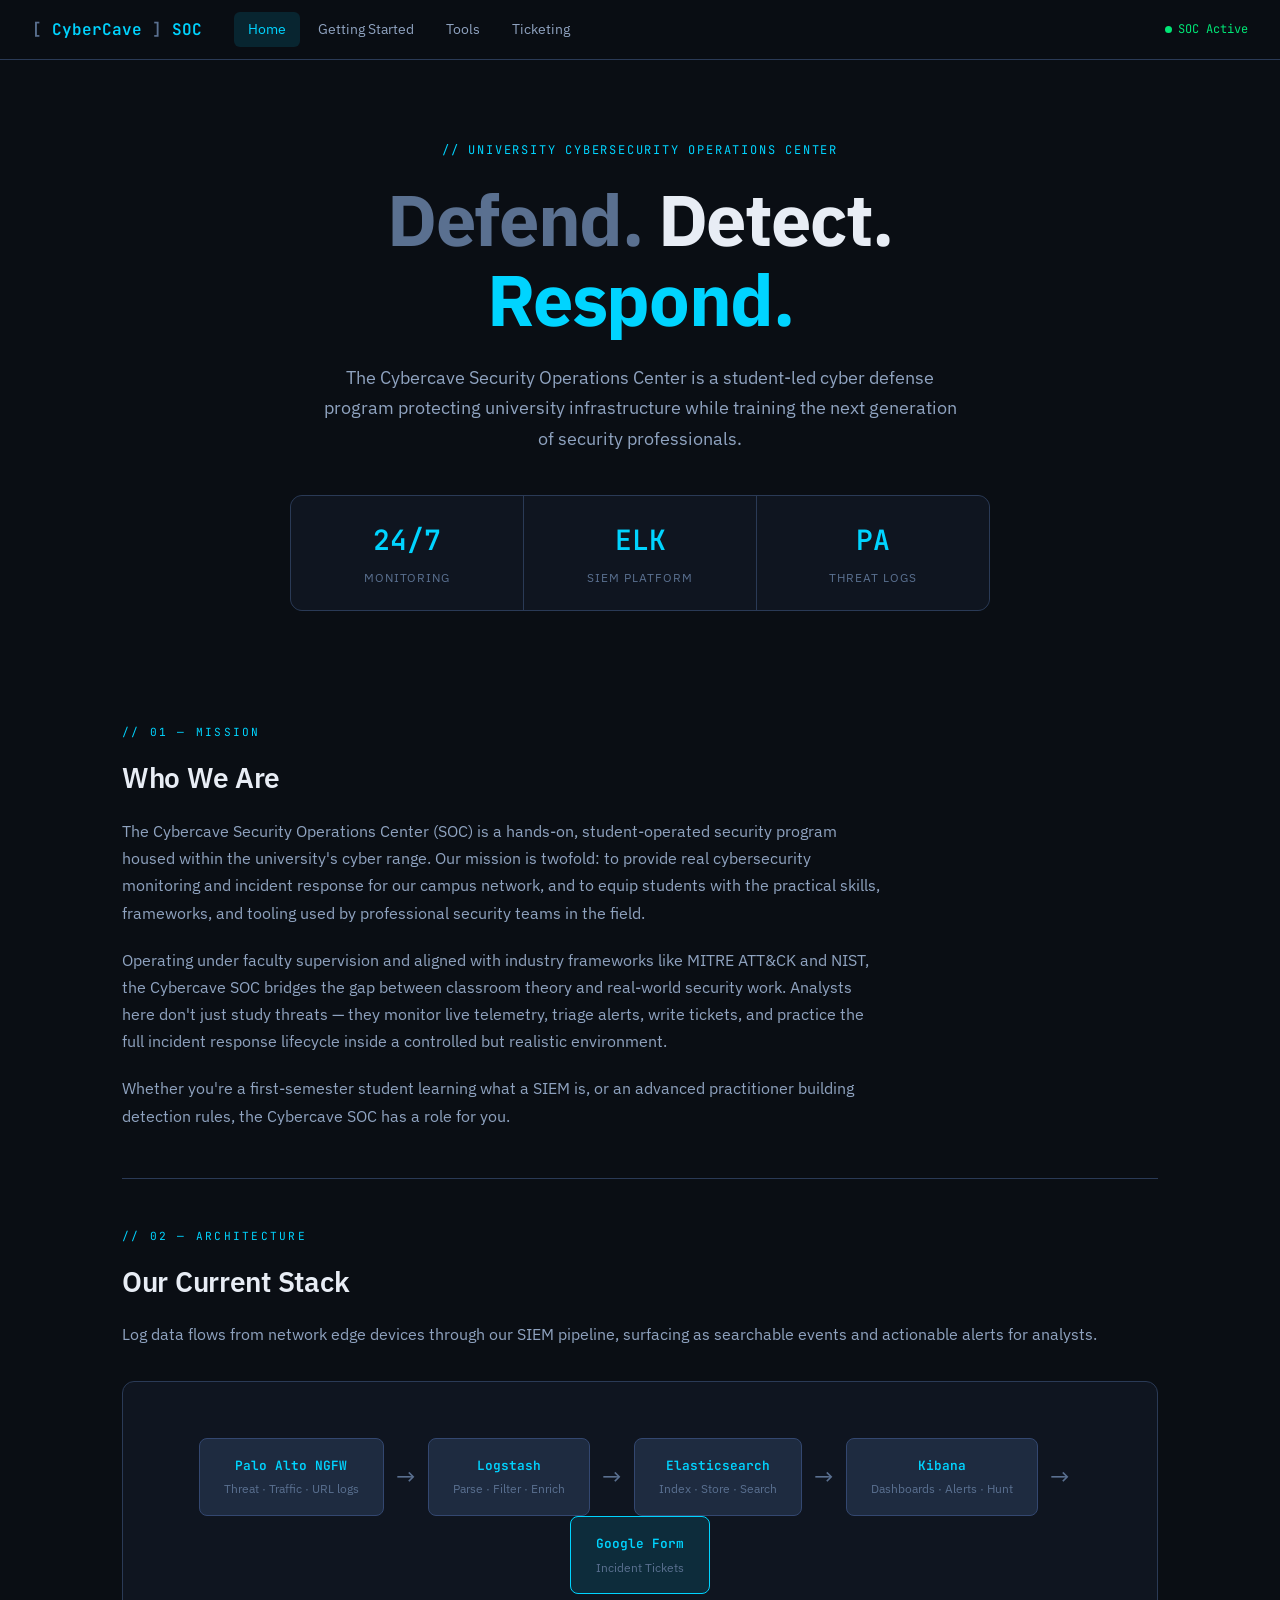
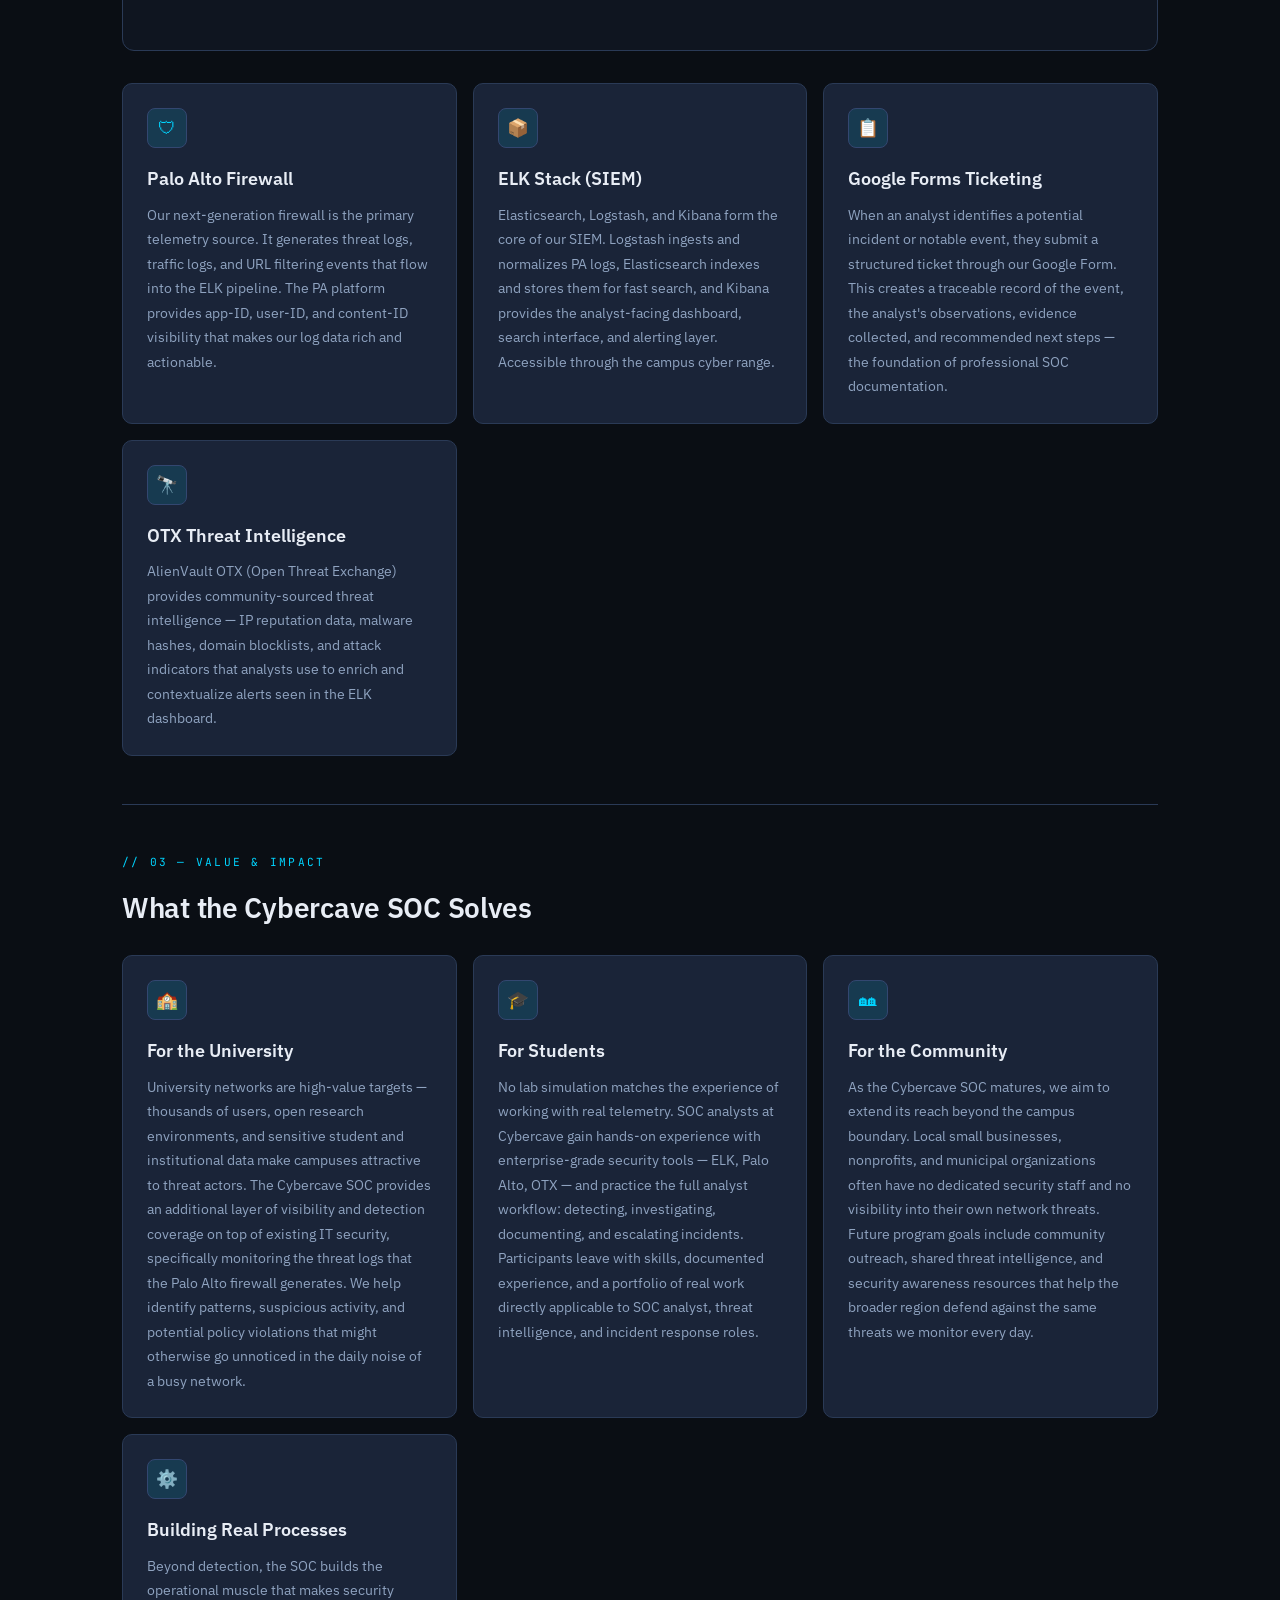
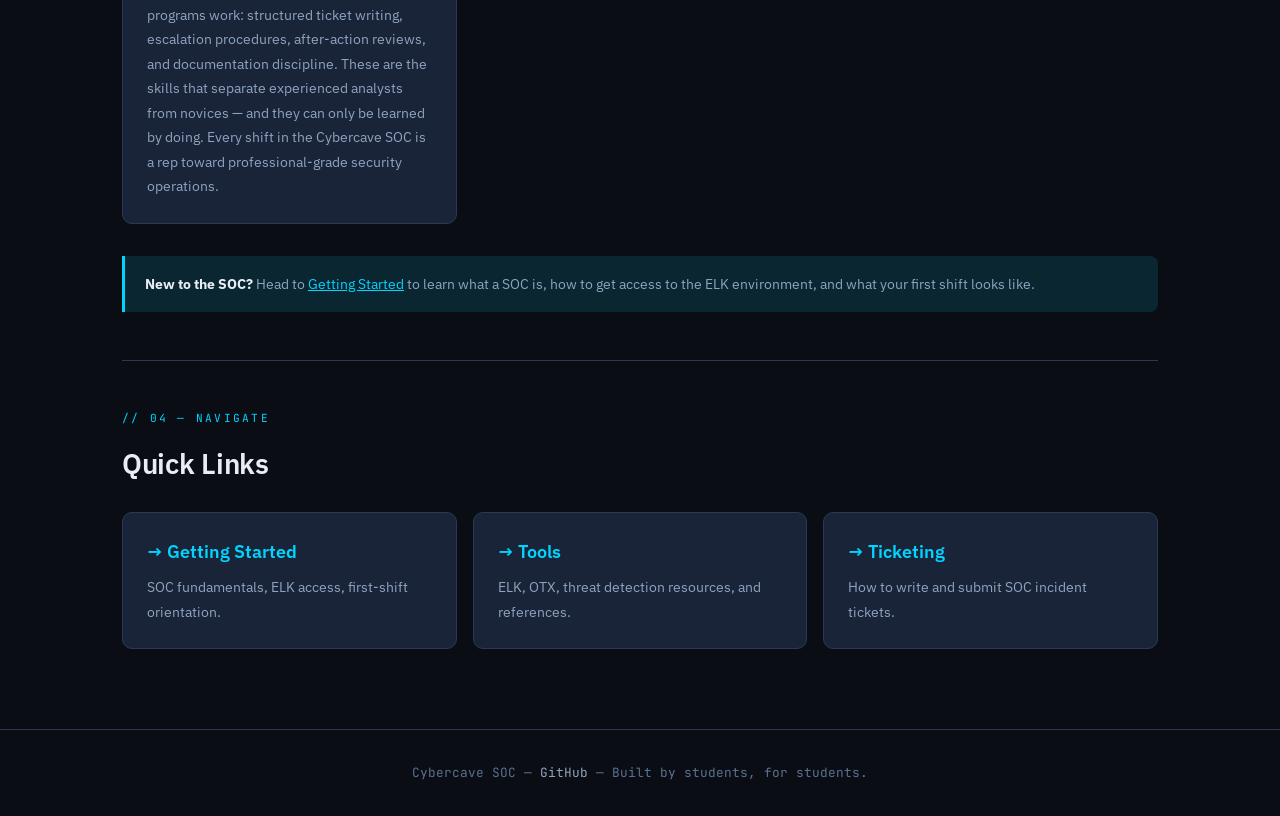
==== index.html @ d15e9c87 "Add files via upload" ====
<!DOCTYPE html>
<html lang="en">
<head>
  <meta charset="UTF-8" />
  <meta name="viewport" content="width=device-width, initial-scale=1.0" />
  <title>Cybercave SOC — Home</title>
  <link rel="preconnect" href="https://fonts.googleapis.com" />
  <link href="https://fonts.googleapis.com/css2?family=IBM+Plex+Sans:wght@400;500;600;700&family=JetBrains+Mono:wght@400;600&display=swap" rel="stylesheet" />
  <link rel="stylesheet" href="style.css" />
</head>
<body>

<nav>
  <a href="index.html" class="nav-brand">
    <span class="bracket">[</span>CyberCave<span class="bracket">]</span> SOC
  </a>
  <ul class="nav-links">
    <li><a href="index.html" class="active">Home</a></li>
    <li><a href="getting-started/index.html">Getting Started</a></li>
    <li><a href="tools/index.html">Tools</a></li>
    <li><a href="ticketing/index.html">Ticketing</a></li>
  </ul>
  <span class="nav-status">SOC Active</span>
</nav>

<!-- HERO -->
<section class="hero">
  <p class="hero-eyebrow">// University Cybersecurity Operations Center</p>
  <h1>
    <span class="dim">Defend.</span> Detect.<br>
    <span class="highlight">Respond.</span>
  </h1>
  <p class="hero-sub">
    The Cybercave Security Operations Center is a student-led cyber defense program
    protecting university infrastructure while training the next generation of security professionals.
  </p>
  <div class="hero-grid">
    <div class="hero-stat">
      <span class="num">24/7</span>
      <span class="label">Monitoring</span>
    </div>
    <div class="hero-stat">
      <span class="num">ELK</span>
      <span class="label">SIEM Platform</span>
    </div>
    <div class="hero-stat">
      <span class="num">PA</span>
      <span class="label">Threat Logs</span>
    </div>
  </div>
</section>

<!-- MAIN CONTENT -->
<div class="page-wrapper">

  <!-- MISSION -->
  <section>
    <p class="section-label">// 01 — Mission</p>
    <h2>Who We Are</h2>
    <p style="color: var(--text2); max-width: 760px; margin-bottom: 1.25rem;">
      The Cybercave Security Operations Center (SOC) is a hands-on, student-operated security program
      housed within the university's cyber range. Our mission is twofold: to provide real cybersecurity
      monitoring and incident response for our campus network, and to equip students with the
      practical skills, frameworks, and tooling used by professional security teams in the field.
    </p>
    <p style="color: var(--text2); max-width: 760px; margin-bottom: 1.25rem;">
      Operating under faculty supervision and aligned with industry frameworks like MITRE ATT&CK
      and NIST, the Cybercave SOC bridges the gap between classroom theory and real-world security work.
      Analysts here don't just study threats — they monitor live telemetry, triage alerts, write tickets,
      and practice the full incident response lifecycle inside a controlled but realistic environment.
    </p>
    <p style="color: var(--text2); max-width: 760px;">
      Whether you're a first-semester student learning what a SIEM is, or an advanced practitioner
      building detection rules, the Cybercave SOC has a role for you.
    </p>
  </section>

  <hr class="section-divider" />

  <!-- ARCHITECTURE -->
  <section>
    <p class="section-label">// 02 — Architecture</p>
    <h2>Our Current Stack</h2>
    <p class="text-muted" style="margin-bottom: 1.5rem;">
      Log data flows from network edge devices through our SIEM pipeline, surfacing as searchable
      events and actionable alerts for analysts.
    </p>

    <div class="arch-block">
      <div class="arch-flow">
        <div class="arch-node">
          <div class="node-label">Palo Alto NGFW</div>
          <div class="node-sub">Threat · Traffic · URL logs</div>
        </div>
        <div class="arch-arrow">→</div>
        <div class="arch-node">
          <div class="node-label">Logstash</div>
          <div class="node-sub">Parse · Filter · Enrich</div>
        </div>
        <div class="arch-arrow">→</div>
        <div class="arch-node">
          <div class="node-label">Elasticsearch</div>
          <div class="node-sub">Index · Store · Search</div>
        </div>
        <div class="arch-arrow">→</div>
        <div class="arch-node">
          <div class="node-label">Kibana</div>
          <div class="node-sub">Dashboards · Alerts · Hunt</div>
        </div>
        <div class="arch-arrow">→</div>
        <div class="arch-node" style="border-color: var(--accent); background: var(--accent-glow);">
          <div class="node-label" style="color: var(--accent);">Google Form</div>
          <div class="node-sub">Incident Tickets</div>
        </div>
      </div>
    </div>

    <div class="card-grid">
      <div class="card">
        <div class="card-icon">🛡</div>
        <h3>Palo Alto Firewall</h3>
        <p>
          Our next-generation firewall is the primary telemetry source. It generates threat logs,
          traffic logs, and URL filtering events that flow into the ELK pipeline. The PA platform
          provides app-ID, user-ID, and content-ID visibility that makes our log data rich
          and actionable.
        </p>
      </div>
      <div class="card">
        <div class="card-icon">📦</div>
        <h3>ELK Stack (SIEM)</h3>
        <p>
          Elasticsearch, Logstash, and Kibana form the core of our SIEM. Logstash ingests and
          normalizes PA logs, Elasticsearch indexes and stores them for fast search, and Kibana
          provides the analyst-facing dashboard, search interface, and alerting layer. Accessible
          through the campus cyber range.
        </p>
      </div>
      <div class="card">
        <div class="card-icon">📋</div>
        <h3>Google Forms Ticketing</h3>
        <p>
          When an analyst identifies a potential incident or notable event, they submit a structured
          ticket through our Google Form. This creates a traceable record of the event, the analyst's
          observations, evidence collected, and recommended next steps — the foundation of
          professional SOC documentation.
        </p>
      </div>
      <div class="card">
        <div class="card-icon">🔭</div>
        <h3>OTX Threat Intelligence</h3>
        <p>
          AlienVault OTX (Open Threat Exchange) provides community-sourced threat intelligence —
          IP reputation data, malware hashes, domain blocklists, and attack indicators that analysts
          use to enrich and contextualize alerts seen in the ELK dashboard.
        </p>
      </div>
    </div>
  </section>

  <hr class="section-divider" />

  <!-- THE PROBLEM WE SOLVE -->
  <section>
    <p class="section-label">// 03 — Value & Impact</p>
    <h2>What the Cybercave SOC Solves</h2>

    <div class="card-grid">
      <div class="card">
        <div class="card-icon">🏫</div>
        <h3>For the University</h3>
        <p>
          University networks are high-value targets — thousands of users, open research environments,
          and sensitive student and institutional data make campuses attractive to threat actors.
          The Cybercave SOC provides an additional layer of visibility and detection coverage on
          top of existing IT security, specifically monitoring the threat logs that the Palo Alto
          firewall generates. We help identify patterns, suspicious activity, and potential policy
          violations that might otherwise go unnoticed in the daily noise of a busy network.
        </p>
      </div>
      <div class="card">
        <div class="card-icon">🎓</div>
        <h3>For Students</h3>
        <p>
          No lab simulation matches the experience of working with real telemetry. SOC analysts
          at Cybercave gain hands-on experience with enterprise-grade security tools — ELK, Palo Alto,
          OTX — and practice the full analyst workflow: detecting, investigating, documenting, and
          escalating incidents. Participants leave with skills, documented experience, and a portfolio
          of real work directly applicable to SOC analyst, threat intelligence, and incident response roles.
        </p>
      </div>
      <div class="card">
        <div class="card-icon">🏘</div>
        <h3>For the Community</h3>
        <p>
          As the Cybercave SOC matures, we aim to extend its reach beyond the campus boundary.
          Local small businesses, nonprofits, and municipal organizations often have no dedicated
          security staff and no visibility into their own network threats. Future program goals include
          community outreach, shared threat intelligence, and security awareness resources that help
          the broader region defend against the same threats we monitor every day.
        </p>
      </div>
      <div class="card">
        <div class="card-icon">⚙️</div>
        <h3>Building Real Processes</h3>
        <p>
          Beyond detection, the SOC builds the operational muscle that makes security programs work:
          structured ticket writing, escalation procedures, after-action reviews, and documentation
          discipline. These are the skills that separate experienced analysts from novices —
          and they can only be learned by doing. Every shift in the Cybercave SOC is a rep
          toward professional-grade security operations.
        </p>
      </div>
    </div>

    <div class="callout mt-4">
      <p>
        <strong>New to the SOC?</strong> Head to <a href="getting-started/index.html">Getting Started</a>
        to learn what a SOC is, how to get access to the ELK environment, and what your first
        shift looks like.
      </p>
    </div>
  </section>

  <hr class="section-divider" />

  <!-- QUICK LINKS -->
  <section>
    <p class="section-label">// 04 — Navigate</p>
    <h2>Quick Links</h2>
    <div class="card-grid">
      <a href="getting-started/index.html" style="text-decoration: none;">
        <div class="card" style="transition: border-color 0.2s;" onmouseover="this.style.borderColor='var(--border2)'" onmouseout="this.style.borderColor='var(--border)'">
          <h3 style="color: var(--accent);">→ Getting Started</h3>
          <p>SOC fundamentals, ELK access, first-shift orientation.</p>
        </div>
      </a>
      <a href="tools/index.html" style="text-decoration: none;">
        <div class="card" style="transition: border-color 0.2s;" onmouseover="this.style.borderColor='var(--border2)'" onmouseout="this.style.borderColor='var(--border)'">
          <h3 style="color: var(--accent);">→ Tools</h3>
          <p>ELK, OTX, threat detection resources, and references.</p>
        </div>
      </a>
      <a href="ticketing/index.html" style="text-decoration: none;">
        <div class="card" style="transition: border-color 0.2s;" onmouseover="this.style.borderColor='var(--border2)'" onmouseout="this.style.borderColor='var(--border)'">
          <h3 style="color: var(--accent);">→ Ticketing</h3>
          <p>How to write and submit SOC incident tickets.</p>
        </div>
      </a>
    </div>
  </section>

</div>

<footer>
  <p>Cybercave SOC &mdash; <a href="https://github.com" target="_blank">GitHub</a> &mdash; Built by students, for students.</p>
</footer>

</body>
</html>
---- style.css ----
:root {
  --bg: #0a0e14;
  --bg2: #0f1520;
  --bg3: #141c2b;
  --surface: #1a2438;
  --surface2: #1e2b40;
  --border: #2a3a56;
  --border2: #334770;
  --accent: #00d4ff;
  --accent2: #0099cc;
  --accent-glow: rgba(0, 212, 255, 0.12);
  --green: #00e676;
  --amber: #ffab40;
  --red: #ff5252;
  --text: #e8edf5;
  --text2: #8fa3c0;
  --text3: #5a7090;
  --mono: 'JetBrains Mono', 'Fira Code', 'Courier New', monospace;
  --sans: 'IBM Plex Sans', 'Segoe UI', sans-serif;
}

* { box-sizing: border-box; margin: 0; padding: 0; }

html { scroll-behavior: smooth; }

body {
  background: var(--bg);
  color: var(--text);
  font-family: var(--sans);
  font-size: 16px;
  line-height: 1.7;
  min-height: 100vh;
}

/* ── NAV ── */
nav {
  position: sticky;
  top: 0;
  z-index: 100;
  background: rgba(10, 14, 20, 0.92);
  backdrop-filter: blur(12px);
  border-bottom: 1px solid var(--border);
  padding: 0 2rem;
  display: flex;
  align-items: center;
  gap: 2rem;
  height: 60px;
}

.nav-brand {
  display: flex;
  align-items: center;
  gap: 10px;
  font-family: var(--mono);
  font-size: 1rem;
  font-weight: 600;
  color: var(--accent);
  text-decoration: none;
  white-space: nowrap;
}

.nav-brand .bracket { color: var(--text3); }

.nav-links {
  display: flex;
  gap: 0.25rem;
  list-style: none;
  flex: 1;
}

.nav-links a {
  display: block;
  padding: 6px 14px;
  border-radius: 6px;
  color: var(--text2);
  text-decoration: none;
  font-size: 0.875rem;
  transition: color 0.2s, background 0.2s;
}

.nav-links a:hover,
.nav-links a.active {
  color: var(--accent);
  background: var(--accent-glow);
}

.nav-status {
  font-family: var(--mono);
  font-size: 0.75rem;
  color: var(--green);
  display: flex;
  align-items: center;
  gap: 6px;
}

.nav-status::before {
  content: '';
  width: 7px;
  height: 7px;
  border-radius: 50%;
  background: var(--green);
  animation: pulse 2s infinite;
}

@keyframes pulse {
  0%, 100% { opacity: 1; }
  50% { opacity: 0.4; }
}

/* ── LAYOUT ── */
.page-wrapper {
  max-width: 1100px;
  margin: 0 auto;
  padding: 3rem 2rem 5rem;
}

.page-wrapper.wide {
  max-width: 1300px;
}

/* ── HERO ── */
.hero {
  padding: 5rem 2rem 4rem;
  text-align: center;
  position: relative;
  overflow: hidden;
}

.hero-eyebrow {
  font-family: var(--mono);
  font-size: 0.75rem;
  letter-spacing: 0.15em;
  color: var(--accent);
  text-transform: uppercase;
  margin-bottom: 1.25rem;
}

.hero h1 {
  font-size: clamp(2.5rem, 6vw, 4.5rem);
  font-weight: 700;
  line-height: 1.1;
  letter-spacing: -0.02em;
  margin-bottom: 1.5rem;
}

.hero h1 .dim { color: var(--text3); }
.hero h1 .highlight { color: var(--accent); }

.hero-sub {
  font-size: 1.125rem;
  color: var(--text2);
  max-width: 640px;
  margin: 0 auto 2.5rem;
}

.hero-grid {
  display: grid;
  grid-template-columns: repeat(3, 1fr);
  gap: 1px;
  background: var(--border);
  border: 1px solid var(--border);
  border-radius: 12px;
  overflow: hidden;
  max-width: 700px;
  margin: 0 auto;
}

.hero-stat {
  background: var(--bg2);
  padding: 1.25rem;
  text-align: center;
}

.hero-stat .num {
  font-family: var(--mono);
  font-size: 1.75rem;
  font-weight: 600;
  color: var(--accent);
  display: block;
}

.hero-stat .label {
  font-size: 0.75rem;
  color: var(--text3);
  text-transform: uppercase;
  letter-spacing: 0.08em;
}

/* ── SECTION HEADINGS ── */
.section-label {
  font-family: var(--mono);
  font-size: 0.7rem;
  letter-spacing: 0.2em;
  text-transform: uppercase;
  color: var(--accent);
  margin-bottom: 0.75rem;
}

h2 {
  font-size: 1.75rem;
  font-weight: 600;
  letter-spacing: -0.01em;
  margin-bottom: 1rem;
}

h3 {
  font-size: 1.125rem;
  font-weight: 600;
  margin-bottom: 0.5rem;
}

/* ── CARDS ── */
.card {
  background: var(--surface);
  border: 1px solid var(--border);
  border-radius: 10px;
  padding: 1.5rem;
}

.card-grid {
  display: grid;
  grid-template-columns: repeat(auto-fit, minmax(280px, 1fr));
  gap: 1rem;
  margin-top: 1.5rem;
}

.card-icon {
  width: 40px;
  height: 40px;
  border-radius: 8px;
  background: var(--accent-glow);
  border: 1px solid var(--border2);
  display: flex;
  align-items: center;
  justify-content: center;
  margin-bottom: 1rem;
  font-size: 1.1rem;
  color: var(--accent);
}

.card p {
  color: var(--text2);
  font-size: 0.9rem;
}

.card a {
  color: var(--accent);
  text-decoration: none;
}

.card a:hover { text-decoration: underline; }

/* ── ARCHITECTURE DIAGRAM ── */
.arch-block {
  background: var(--bg2);
  border: 1px solid var(--border);
  border-radius: 12px;
  padding: 2rem;
  margin: 2rem 0;
}

.arch-flow {
  display: flex;
  align-items: center;
  gap: 0;
  flex-wrap: wrap;
  justify-content: center;
  margin: 1.5rem 0;
}

.arch-node {
  background: var(--surface2);
  border: 1px solid var(--border2);
  border-radius: 8px;
  padding: 1rem 1.5rem;
  text-align: center;
  min-width: 140px;
}

.arch-node .node-label {
  font-family: var(--mono);
  font-size: 0.8rem;
  color: var(--accent);
  font-weight: 600;
}

.arch-node .node-sub {
  font-size: 0.72rem;
  color: var(--text3);
  margin-top: 3px;
}

.arch-arrow {
  color: var(--text3);
  font-size: 1.5rem;
  padding: 0 0.75rem;
  flex-shrink: 0;
}

/* ── CODE / TERMINAL ── */
.terminal {
  background: #080c10;
  border: 1px solid var(--border);
  border-radius: 8px;
  padding: 1.25rem 1.5rem;
  font-family: var(--mono);
  font-size: 0.85rem;
  color: var(--text2);
  overflow-x: auto;
}

.terminal .prompt { color: var(--green); }
.terminal .cmd { color: var(--text); }
.terminal .comment { color: var(--text3); }

/* ── STEPS ── */
.steps { counter-reset: step; margin: 2rem 0; }

.step {
  display: flex;
  gap: 1.5rem;
  margin-bottom: 1.5rem;
  align-items: flex-start;
}

.step-num {
  counter-increment: step;
  width: 36px;
  height: 36px;
  border-radius: 50%;
  background: var(--accent-glow);
  border: 1px solid var(--border2);
  display: flex;
  align-items: center;
  justify-content: center;
  font-family: var(--mono);
  font-size: 0.8rem;
  color: var(--accent);
  flex-shrink: 0;
  margin-top: 2px;
}

.step-num::after { content: counter(step); }

.step-body h4 {
  font-size: 1rem;
  font-weight: 600;
  margin-bottom: 0.25rem;
}

.step-body p {
  color: var(--text2);
  font-size: 0.9rem;
}

/* ── RESOURCE LINKS ── */
.resource-list {
  list-style: none;
  margin: 1rem 0;
}

.resource-list li {
  border-bottom: 1px solid var(--border);
  padding: 0.75rem 0;
  display: flex;
  align-items: flex-start;
  gap: 0.75rem;
}

.resource-list li:last-child { border-bottom: none; }

.resource-list .res-icon {
  font-size: 1rem;
  margin-top: 2px;
  flex-shrink: 0;
}

.resource-list a {
  color: var(--accent);
  text-decoration: none;
  font-weight: 500;
}

.resource-list a:hover { text-decoration: underline; }

.resource-list .res-desc {
  display: block;
  color: var(--text2);
  font-size: 0.85rem;
  margin-top: 2px;
}

/* ── BADGES ── */
.badge {
  display: inline-block;
  font-family: var(--mono);
  font-size: 0.7rem;
  padding: 3px 8px;
  border-radius: 4px;
  font-weight: 600;
  letter-spacing: 0.05em;
  text-transform: uppercase;
}

.badge-green { background: rgba(0,230,118,0.1); color: var(--green); border: 1px solid rgba(0,230,118,0.25); }
.badge-amber { background: rgba(255,171,64,0.1); color: var(--amber); border: 1px solid rgba(255,171,64,0.25); }
.badge-red   { background: rgba(255,82,82,0.1);  color: var(--red);   border: 1px solid rgba(255,82,82,0.25); }
.badge-blue  { background: var(--accent-glow);   color: var(--accent); border: 1px solid var(--border2); }

/* ── DIVIDER ── */
.section-divider {
  border: none;
  border-top: 1px solid var(--border);
  margin: 3rem 0;
}

/* ── CALLOUT ── */
.callout {
  border-left: 3px solid var(--accent);
  background: var(--accent-glow);
  border-radius: 0 8px 8px 0;
  padding: 1rem 1.25rem;
  margin: 1.5rem 0;
}

.callout p { color: var(--text2); font-size: 0.9rem; margin: 0; }
.callout strong { color: var(--text); }

/* ── FOOTER ── */
footer {
  border-top: 1px solid var(--border);
  padding: 2rem;
  text-align: center;
  color: var(--text3);
  font-size: 0.8rem;
  font-family: var(--mono);
}

footer a { color: var(--text2); text-decoration: none; }
footer a:hover { color: var(--accent); }

/* ── TABLE ── */
.data-table {
  width: 100%;
  border-collapse: collapse;
  font-size: 0.875rem;
  margin: 1.5rem 0;
}

.data-table th {
  background: var(--surface);
  color: var(--text2);
  font-size: 0.75rem;
  text-transform: uppercase;
  letter-spacing: 0.1em;
  padding: 0.75rem 1rem;
  text-align: left;
  border-bottom: 1px solid var(--border);
}

.data-table td {
  padding: 0.75rem 1rem;
  border-bottom: 1px solid var(--border);
  color: var(--text2);
}

.data-table tr:hover td { background: var(--surface); }

.data-table .tool-name {
  color: var(--text);
  font-weight: 500;
}

/* ── UTILITY ── */
.mt-1 { margin-top: 0.5rem; }
.mt-2 { margin-top: 1rem; }
.mt-3 { margin-top: 1.5rem; }
.mt-4 { margin-top: 2rem; }
.mb-2 { margin-bottom: 1rem; }
.mb-3 { margin-bottom: 1.5rem; }

.text-mono { font-family: var(--mono); }
.text-muted { color: var(--text2); }
.text-sm { font-size: 0.875rem; }

a { color: var(--accent); }

@media (max-width: 768px) {
  nav { padding: 0 1rem; gap: 1rem; }
  .nav-links { display: none; }
  .hero { padding: 3rem 1.5rem; }
  .hero-grid { grid-template-columns: repeat(3, 1fr); }
  .page-wrapper { padding: 2rem 1.25rem 4rem; }
  .arch-flow { flex-direction: column; }
  .arch-arrow { transform: rotate(90deg); }
}
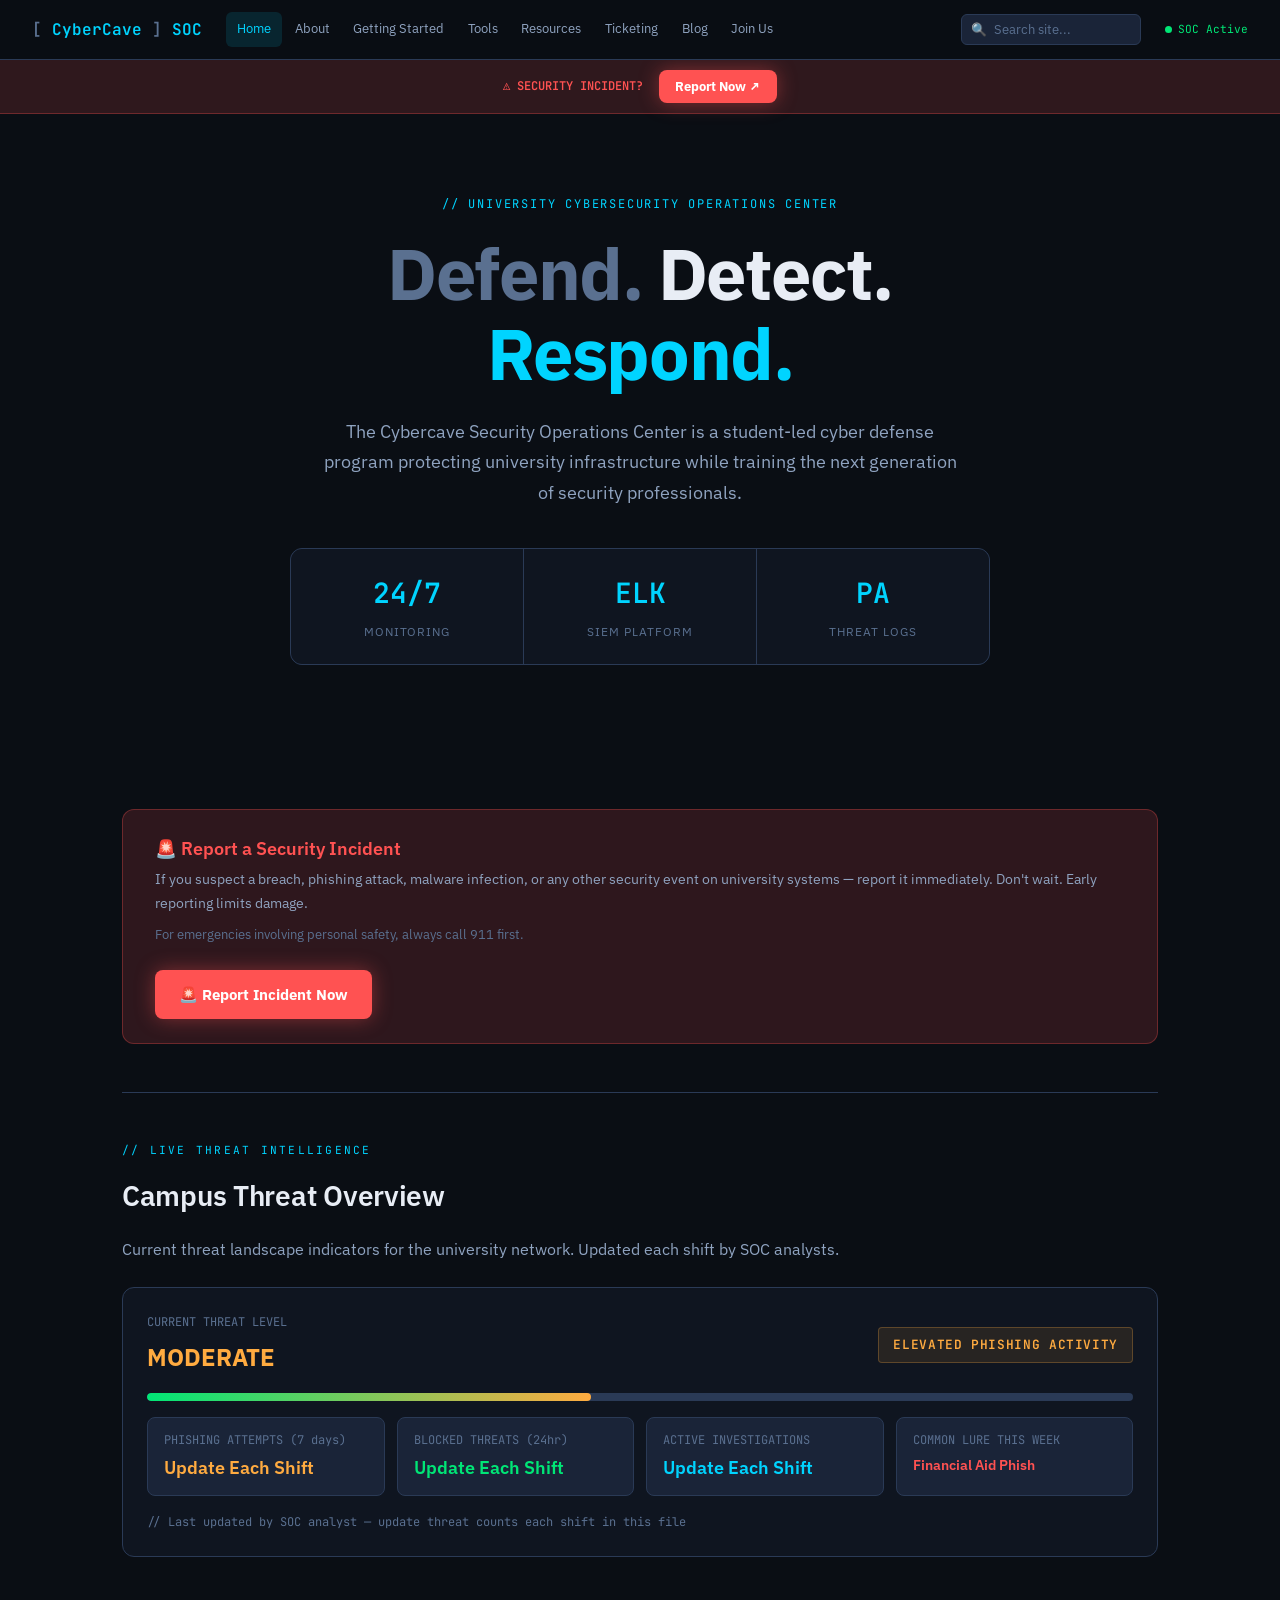
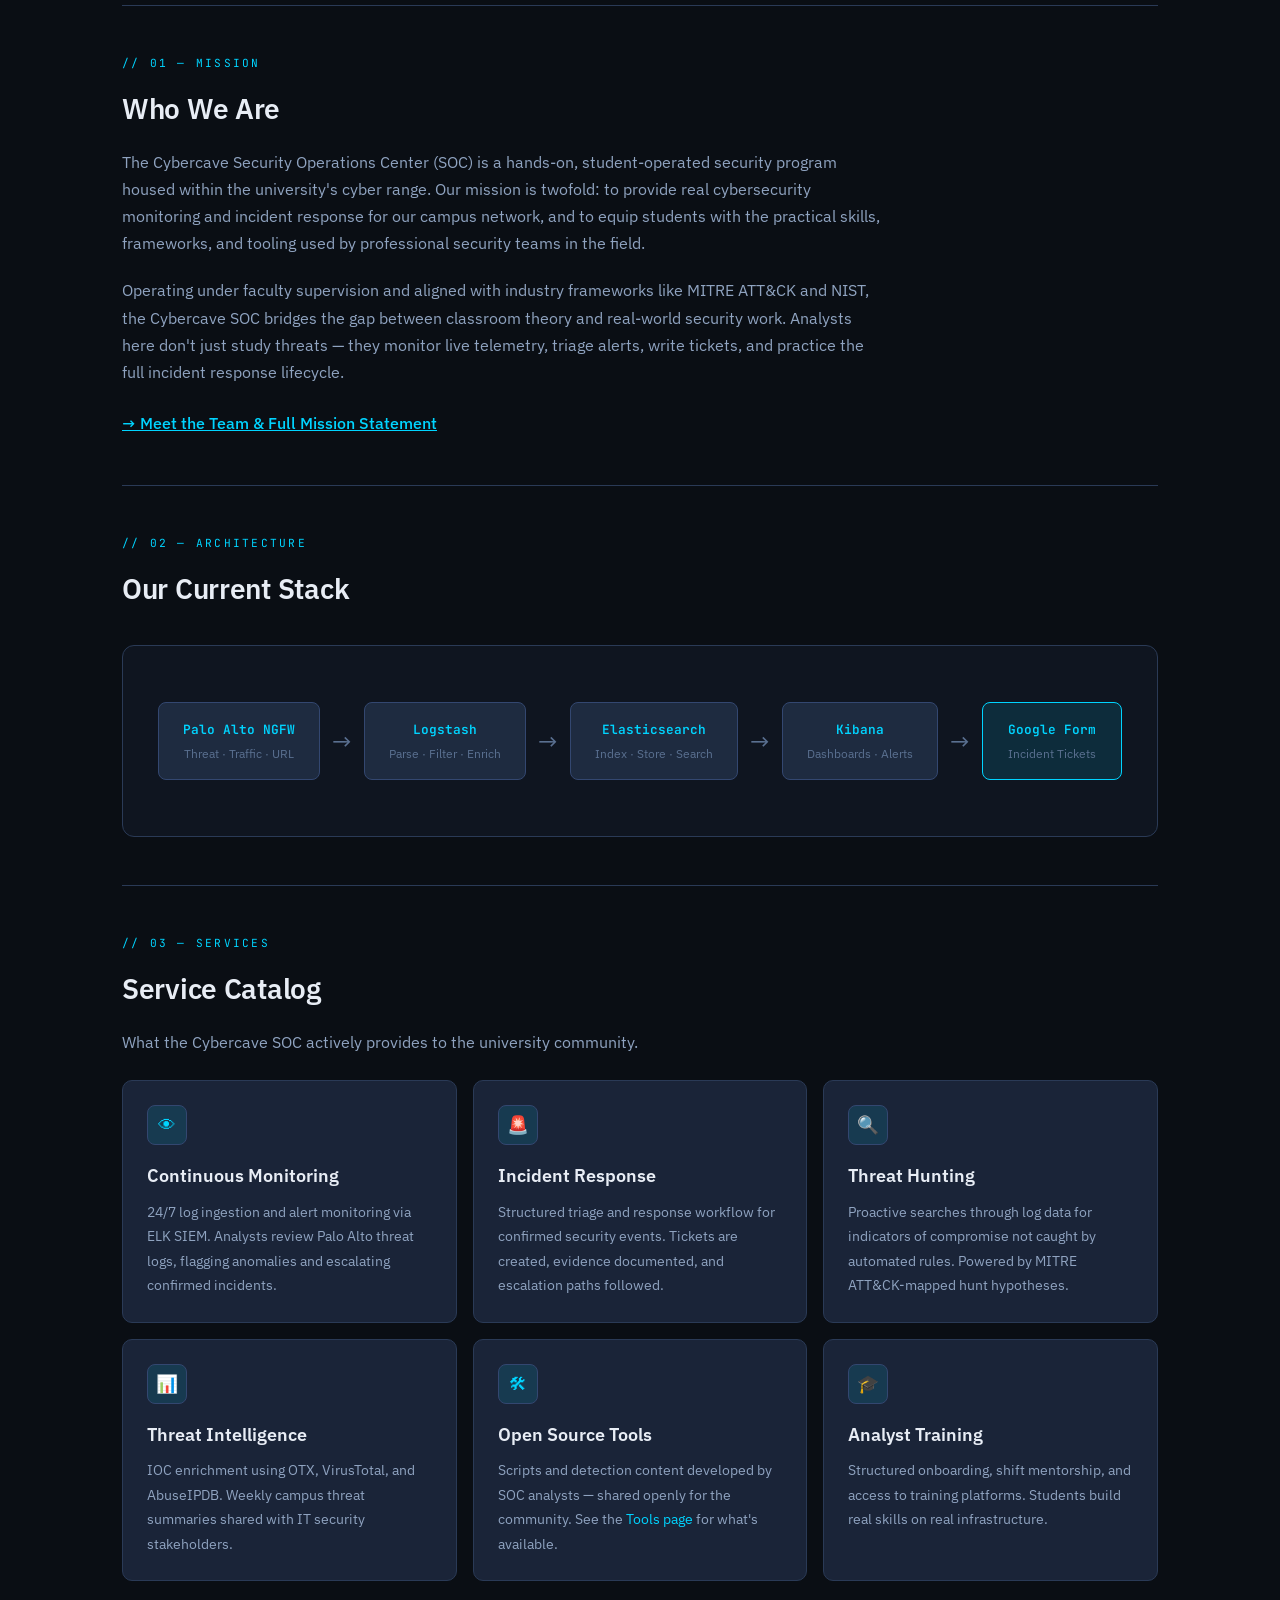
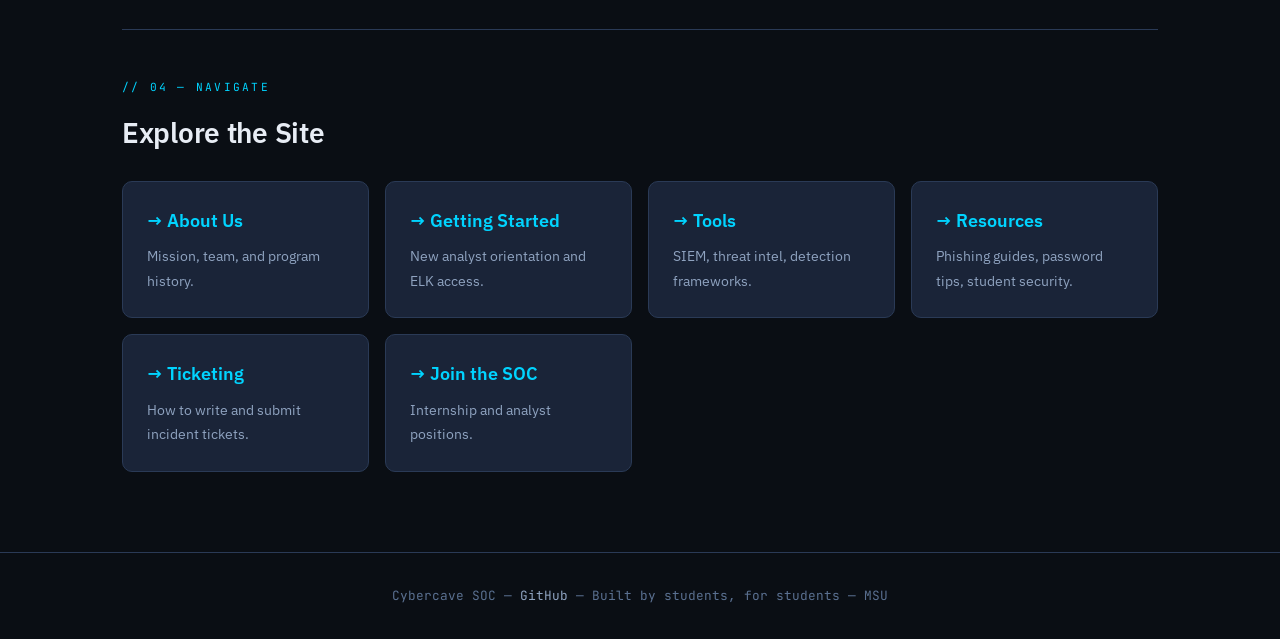
==== commit 0d360d29: "index.html" ====
--- a/index.html
+++ b/index.html
@@ -11,250 +11,185 @@
 <body>
 
 <nav>
-  <a href="index.html" class="nav-brand">
-    <span class="bracket">[</span>CyberCave<span class="bracket">]</span> SOC
-  </a>
+  <a href="index.html" class="nav-brand"><span class="bracket">[</span>CyberCave<span class="bracket">]</span> SOC</a>
   <ul class="nav-links">
     <li><a href="index.html" class="active">Home</a></li>
+    <li><a href="about/index.html">About</a></li>
     <li><a href="getting-started/index.html">Getting Started</a></li>
     <li><a href="tools/index.html">Tools</a></li>
+    <li><a href="resources/index.html">Resources</a></li>
     <li><a href="ticketing/index.html">Ticketing</a></li>
+    <li><a href="blog/index.html">Blog</a></li>
+    <li><a href="careers/index.html">Join Us</a></li>
   </ul>
+  <div class="nav-search">
+    <span class="search-icon">🔍</span>
+    <input type="text" id="nav-search-input" placeholder="Search site..." autocomplete="off" />
+    <div id="search-results"></div>
+  </div>
   <span class="nav-status">SOC Active</span>
 </nav>
+
+<!-- INCIDENT BANNER -->
+<div style="background: var(--red-glow); border-bottom: 1px solid rgba(255,82,82,0.3); padding: 0.6rem 2rem; display: flex; align-items: center; justify-content: center; gap: 1rem;">
+  <span style="color: var(--red); font-family: var(--mono); font-size: 0.75rem; font-weight: 600;">⚠ SECURITY INCIDENT?</span>
+  <a href="#incident-reporting" class="red-button" style="padding: 6px 16px; font-size: 0.8rem; animation: none;">Report Now ↗</a>
+</div>
 
 <!-- HERO -->
 <section class="hero">
   <p class="hero-eyebrow">// University Cybersecurity Operations Center</p>
-  <h1>
-    <span class="dim">Defend.</span> Detect.<br>
-    <span class="highlight">Respond.</span>
-  </h1>
-  <p class="hero-sub">
-    The Cybercave Security Operations Center is a student-led cyber defense program
-    protecting university infrastructure while training the next generation of security professionals.
-  </p>
+  <h1><span class="dim">Defend.</span> Detect.<br><span class="highlight">Respond.</span></h1>
+  <p class="hero-sub">The Cybercave Security Operations Center is a student-led cyber defense program protecting university infrastructure while training the next generation of security professionals.</p>
   <div class="hero-grid">
-    <div class="hero-stat">
-      <span class="num">24/7</span>
-      <span class="label">Monitoring</span>
-    </div>
-    <div class="hero-stat">
-      <span class="num">ELK</span>
-      <span class="label">SIEM Platform</span>
-    </div>
-    <div class="hero-stat">
-      <span class="num">PA</span>
-      <span class="label">Threat Logs</span>
-    </div>
+    <div class="hero-stat"><span class="num">24/7</span><span class="label">Monitoring</span></div>
+    <div class="hero-stat"><span class="num">ELK</span><span class="label">SIEM Platform</span></div>
+    <div class="hero-stat"><span class="num">PA</span><span class="label">Threat Logs</span></div>
   </div>
 </section>
 
-<!-- MAIN CONTENT -->
 <div class="page-wrapper">
 
-  <!-- MISSION -->
-  <section>
-    <p class="section-label">// 01 — Mission</p>
-    <h2>Who We Are</h2>
-    <p style="color: var(--text2); max-width: 760px; margin-bottom: 1.25rem;">
-      The Cybercave Security Operations Center (SOC) is a hands-on, student-operated security program
-      housed within the university's cyber range. Our mission is twofold: to provide real cybersecurity
-      monitoring and incident response for our campus network, and to equip students with the
-      practical skills, frameworks, and tooling used by professional security teams in the field.
-    </p>
-    <p style="color: var(--text2); max-width: 760px; margin-bottom: 1.25rem;">
-      Operating under faculty supervision and aligned with industry frameworks like MITRE ATT&CK
-      and NIST, the Cybercave SOC bridges the gap between classroom theory and real-world security work.
-      Analysts here don't just study threats — they monitor live telemetry, triage alerts, write tickets,
-      and practice the full incident response lifecycle inside a controlled but realistic environment.
-    </p>
-    <p style="color: var(--text2); max-width: 760px;">
-      Whether you're a first-semester student learning what a SIEM is, or an advanced practitioner
-      building detection rules, the Cybercave SOC has a role for you.
-    </p>
+  <section id="incident-reporting">
+    <div class="red-banner">
+      <div class="red-banner-text">
+        <h3>🚨 Report a Security Incident</h3>
+        <p>If you suspect a breach, phishing attack, malware infection, or any other security event on university systems — report it immediately. Don't wait. Early reporting limits damage.</p>
+        <p style="margin-top: 0.5rem; font-size: 0.8rem; color: var(--text3);">For emergencies involving personal safety, always call 911 first.</p>
+      </div>
+      <a href="#" class="red-button" style="white-space: nowrap;">🚨 Report Incident Now</a>
+    </div>
   </section>
 
   <hr class="section-divider" />
 
-  <!-- ARCHITECTURE -->
+  <section>
+    <p class="section-label">// Live Threat Intelligence</p>
+    <h2>Campus Threat Overview</h2>
+    <p class="text-muted" style="margin-bottom: 1.5rem;">Current threat landscape indicators for the university network. Updated each shift by SOC analysts.</p>
+    <div class="threat-widget">
+      <div style="display: flex; justify-content: space-between; align-items: center; flex-wrap: wrap; gap: 1rem;">
+        <div>
+          <div style="font-family: var(--mono); font-size: 0.75rem; color: var(--text3); margin-bottom: 4px;">CURRENT THREAT LEVEL</div>
+          <div style="font-size: 1.5rem; font-weight: 700; color: var(--amber);">MODERATE</div>
+        </div>
+        <span class="badge badge-amber" style="font-size: 0.8rem; padding: 6px 14px;">Elevated Phishing Activity</span>
+      </div>
+      <div class="threat-level-bar"><div class="threat-level-fill"></div></div>
+      <div class="threat-indicators">
+        <div class="threat-indicator">
+          <div class="ti-label">PHISHING ATTEMPTS (7 days)</div>
+          <div class="ti-value" style="color: var(--amber);">Update Each Shift</div>
+        </div>
+        <div class="threat-indicator">
+          <div class="ti-label">BLOCKED THREATS (24hr)</div>
+          <div class="ti-value" style="color: var(--green);">Update Each Shift</div>
+        </div>
+        <div class="threat-indicator">
+          <div class="ti-label">ACTIVE INVESTIGATIONS</div>
+          <div class="ti-value" style="color: var(--accent);">Update Each Shift</div>
+        </div>
+        <div class="threat-indicator">
+          <div class="ti-label">COMMON LURE THIS WEEK</div>
+          <div class="ti-value" style="color: var(--red); font-size: 0.9rem;">Financial Aid Phish</div>
+        </div>
+      </div>
+      <p style="color: var(--text3); font-size: 0.75rem; margin-top: 1rem; font-family: var(--mono);">// Last updated by SOC analyst — update threat counts each shift in this file</p>
+    </div>
+  </section>
+
+  <hr class="section-divider" />
+
+  <section>
+    <p class="section-label">// 01 — Mission</p>
+    <h2>Who We Are</h2>
+    <p class="text-muted" style="max-width: 760px; margin-bottom: 1.25rem;">The Cybercave Security Operations Center (SOC) is a hands-on, student-operated security program housed within the university's cyber range. Our mission is twofold: to provide real cybersecurity monitoring and incident response for our campus network, and to equip students with the practical skills, frameworks, and tooling used by professional security teams in the field.</p>
+    <p class="text-muted" style="max-width: 760px;">Operating under faculty supervision and aligned with industry frameworks like MITRE ATT&CK and NIST, the Cybercave SOC bridges the gap between classroom theory and real-world security work. Analysts here don't just study threats — they monitor live telemetry, triage alerts, write tickets, and practice the full incident response lifecycle.</p>
+    <div style="margin-top: 1.5rem;"><a href="about/index.html" style="color: var(--accent); font-weight: 500;">→ Meet the Team &amp; Full Mission Statement</a></div>
+  </section>
+
+  <hr class="section-divider" />
+
   <section>
     <p class="section-label">// 02 — Architecture</p>
     <h2>Our Current Stack</h2>
-    <p class="text-muted" style="margin-bottom: 1.5rem;">
-      Log data flows from network edge devices through our SIEM pipeline, surfacing as searchable
-      events and actionable alerts for analysts.
-    </p>
-
     <div class="arch-block">
       <div class="arch-flow">
-        <div class="arch-node">
-          <div class="node-label">Palo Alto NGFW</div>
-          <div class="node-sub">Threat · Traffic · URL logs</div>
-        </div>
+        <div class="arch-node"><div class="node-label">Palo Alto NGFW</div><div class="node-sub">Threat · Traffic · URL</div></div>
         <div class="arch-arrow">→</div>
-        <div class="arch-node">
-          <div class="node-label">Logstash</div>
-          <div class="node-sub">Parse · Filter · Enrich</div>
-        </div>
+        <div class="arch-node"><div class="node-label">Logstash</div><div class="node-sub">Parse · Filter · Enrich</div></div>
         <div class="arch-arrow">→</div>
-        <div class="arch-node">
-          <div class="node-label">Elasticsearch</div>
-          <div class="node-sub">Index · Store · Search</div>
-        </div>
+        <div class="arch-node"><div class="node-label">Elasticsearch</div><div class="node-sub">Index · Store · Search</div></div>
         <div class="arch-arrow">→</div>
-        <div class="arch-node">
-          <div class="node-label">Kibana</div>
-          <div class="node-sub">Dashboards · Alerts · Hunt</div>
-        </div>
+        <div class="arch-node"><div class="node-label">Kibana</div><div class="node-sub">Dashboards · Alerts</div></div>
         <div class="arch-arrow">→</div>
-        <div class="arch-node" style="border-color: var(--accent); background: var(--accent-glow);">
-          <div class="node-label" style="color: var(--accent);">Google Form</div>
-          <div class="node-sub">Incident Tickets</div>
-        </div>
-      </div>
-    </div>
-
-    <div class="card-grid">
-      <div class="card">
-        <div class="card-icon">🛡</div>
-        <h3>Palo Alto Firewall</h3>
-        <p>
-          Our next-generation firewall is the primary telemetry source. It generates threat logs,
-          traffic logs, and URL filtering events that flow into the ELK pipeline. The PA platform
-          provides app-ID, user-ID, and content-ID visibility that makes our log data rich
-          and actionable.
-        </p>
-      </div>
-      <div class="card">
-        <div class="card-icon">📦</div>
-        <h3>ELK Stack (SIEM)</h3>
-        <p>
-          Elasticsearch, Logstash, and Kibana form the core of our SIEM. Logstash ingests and
-          normalizes PA logs, Elasticsearch indexes and stores them for fast search, and Kibana
-          provides the analyst-facing dashboard, search interface, and alerting layer. Accessible
-          through the campus cyber range.
-        </p>
-      </div>
-      <div class="card">
-        <div class="card-icon">📋</div>
-        <h3>Google Forms Ticketing</h3>
-        <p>
-          When an analyst identifies a potential incident or notable event, they submit a structured
-          ticket through our Google Form. This creates a traceable record of the event, the analyst's
-          observations, evidence collected, and recommended next steps — the foundation of
-          professional SOC documentation.
-        </p>
-      </div>
-      <div class="card">
-        <div class="card-icon">🔭</div>
-        <h3>OTX Threat Intelligence</h3>
-        <p>
-          AlienVault OTX (Open Threat Exchange) provides community-sourced threat intelligence —
-          IP reputation data, malware hashes, domain blocklists, and attack indicators that analysts
-          use to enrich and contextualize alerts seen in the ELK dashboard.
-        </p>
+        <div class="arch-node" style="border-color: var(--accent); background: var(--accent-glow);"><div class="node-label" style="color: var(--accent);">Google Form</div><div class="node-sub">Incident Tickets</div></div>
       </div>
     </div>
   </section>
 
   <hr class="section-divider" />
 
-  <!-- THE PROBLEM WE SOLVE -->
   <section>
-    <p class="section-label">// 03 — Value & Impact</p>
-    <h2>What the Cybercave SOC Solves</h2>
-
+    <p class="section-label">// 03 — Services</p>
+    <h2>Service Catalog</h2>
+    <p class="text-muted" style="margin-bottom: 1.5rem; max-width: 680px;">What the Cybercave SOC actively provides to the university community.</p>
     <div class="card-grid">
-      <div class="card">
-        <div class="card-icon">🏫</div>
-        <h3>For the University</h3>
-        <p>
-          University networks are high-value targets — thousands of users, open research environments,
-          and sensitive student and institutional data make campuses attractive to threat actors.
-          The Cybercave SOC provides an additional layer of visibility and detection coverage on
-          top of existing IT security, specifically monitoring the threat logs that the Palo Alto
-          firewall generates. We help identify patterns, suspicious activity, and potential policy
-          violations that might otherwise go unnoticed in the daily noise of a busy network.
-        </p>
-      </div>
-      <div class="card">
-        <div class="card-icon">🎓</div>
-        <h3>For Students</h3>
-        <p>
-          No lab simulation matches the experience of working with real telemetry. SOC analysts
-          at Cybercave gain hands-on experience with enterprise-grade security tools — ELK, Palo Alto,
-          OTX — and practice the full analyst workflow: detecting, investigating, documenting, and
-          escalating incidents. Participants leave with skills, documented experience, and a portfolio
-          of real work directly applicable to SOC analyst, threat intelligence, and incident response roles.
-        </p>
-      </div>
-      <div class="card">
-        <div class="card-icon">🏘</div>
-        <h3>For the Community</h3>
-        <p>
-          As the Cybercave SOC matures, we aim to extend its reach beyond the campus boundary.
-          Local small businesses, nonprofits, and municipal organizations often have no dedicated
-          security staff and no visibility into their own network threats. Future program goals include
-          community outreach, shared threat intelligence, and security awareness resources that help
-          the broader region defend against the same threats we monitor every day.
-        </p>
-      </div>
-      <div class="card">
-        <div class="card-icon">⚙️</div>
-        <h3>Building Real Processes</h3>
-        <p>
-          Beyond detection, the SOC builds the operational muscle that makes security programs work:
-          structured ticket writing, escalation procedures, after-action reviews, and documentation
-          discipline. These are the skills that separate experienced analysts from novices —
-          and they can only be learned by doing. Every shift in the Cybercave SOC is a rep
-          toward professional-grade security operations.
-        </p>
-      </div>
-    </div>
-
-    <div class="callout mt-4">
-      <p>
-        <strong>New to the SOC?</strong> Head to <a href="getting-started/index.html">Getting Started</a>
-        to learn what a SOC is, how to get access to the ELK environment, and what your first
-        shift looks like.
-      </p>
+      <div class="card"><div class="card-icon">👁</div><h3>Continuous Monitoring</h3><p>24/7 log ingestion and alert monitoring via ELK SIEM. Analysts review Palo Alto threat logs, flagging anomalies and escalating confirmed incidents.</p></div>
+      <div class="card"><div class="card-icon">🚨</div><h3>Incident Response</h3><p>Structured triage and response workflow for confirmed security events. Tickets are created, evidence documented, and escalation paths followed.</p></div>
+      <div class="card"><div class="card-icon">🔍</div><h3>Threat Hunting</h3><p>Proactive searches through log data for indicators of compromise not caught by automated rules. Powered by MITRE ATT&CK-mapped hunt hypotheses.</p></div>
+      <div class="card"><div class="card-icon">📊</div><h3>Threat Intelligence</h3><p>IOC enrichment using OTX, VirusTotal, and AbuseIPDB. Weekly campus threat summaries shared with IT security stakeholders.</p></div>
+      <div class="card"><div class="card-icon">🛠</div><h3>Open Source Tools</h3><p>Scripts and detection content developed by SOC analysts — shared openly for the community. See the <a href="tools/index.html">Tools page</a> for what's available.</p></div>
+      <div class="card"><div class="card-icon">🎓</div><h3>Analyst Training</h3><p>Structured onboarding, shift mentorship, and access to training platforms. Students build real skills on real infrastructure.</p></div>
     </div>
   </section>
 
   <hr class="section-divider" />
 
-  <!-- QUICK LINKS -->
   <section>
     <p class="section-label">// 04 — Navigate</p>
-    <h2>Quick Links</h2>
-    <div class="card-grid">
-      <a href="getting-started/index.html" style="text-decoration: none;">
-        <div class="card" style="transition: border-color 0.2s;" onmouseover="this.style.borderColor='var(--border2)'" onmouseout="this.style.borderColor='var(--border)'">
-          <h3 style="color: var(--accent);">→ Getting Started</h3>
-          <p>SOC fundamentals, ELK access, first-shift orientation.</p>
-        </div>
-      </a>
-      <a href="tools/index.html" style="text-decoration: none;">
-        <div class="card" style="transition: border-color 0.2s;" onmouseover="this.style.borderColor='var(--border2)'" onmouseout="this.style.borderColor='var(--border)'">
-          <h3 style="color: var(--accent);">→ Tools</h3>
-          <p>ELK, OTX, threat detection resources, and references.</p>
-        </div>
-      </a>
-      <a href="ticketing/index.html" style="text-decoration: none;">
-        <div class="card" style="transition: border-color 0.2s;" onmouseover="this.style.borderColor='var(--border2)'" onmouseout="this.style.borderColor='var(--border)'">
-          <h3 style="color: var(--accent);">→ Ticketing</h3>
-          <p>How to write and submit SOC incident tickets.</p>
-        </div>
-      </a>
+    <h2>Explore the Site</h2>
+    <div class="card-grid-3">
+      <a href="about/index.html" style="text-decoration:none;"><div class="card" onmouseover="this.style.borderColor='var(--border2)'" onmouseout="this.style.borderColor='var(--border)'"><h3 style="color:var(--accent);">→ About Us</h3><p>Mission, team, and program history.</p></div></a>
+      <a href="getting-started/index.html" style="text-decoration:none;"><div class="card" onmouseover="this.style.borderColor='var(--border2)'" onmouseout="this.style.borderColor='var(--border)'"><h3 style="color:var(--accent);">→ Getting Started</h3><p>New analyst orientation and ELK access.</p></div></a>
+      <a href="tools/index.html" style="text-decoration:none;"><div class="card" onmouseover="this.style.borderColor='var(--border2)'" onmouseout="this.style.borderColor='var(--border)'"><h3 style="color:var(--accent);">→ Tools</h3><p>SIEM, threat intel, detection frameworks.</p></div></a>
+      <a href="resources/index.html" style="text-decoration:none;"><div class="card" onmouseover="this.style.borderColor='var(--border2)'" onmouseout="this.style.borderColor='var(--border)'"><h3 style="color:var(--accent);">→ Resources</h3><p>Phishing guides, password tips, student security.</p></div></a>
+      <a href="ticketing/index.html" style="text-decoration:none;"><div class="card" onmouseover="this.style.borderColor='var(--border2)'" onmouseout="this.style.borderColor='var(--border)'"><h3 style="color:var(--accent);">→ Ticketing</h3><p>How to write and submit incident tickets.</p></div></a>
+      <a href="careers/index.html" style="text-decoration:none;"><div class="card" onmouseover="this.style.borderColor='var(--border2)'" onmouseout="this.style.borderColor='var(--border)'"><h3 style="color:var(--accent);">→ Join the SOC</h3><p>Internship and analyst positions.</p></div></a>
     </div>
   </section>
 
 </div>
 
 <footer>
-  <p>Cybercave SOC &mdash; <a href="https://github.com" target="_blank">GitHub</a> &mdash; Built by students, for students.</p>
+  <p>Cybercave SOC &mdash; <a href="https://github.com/ElDiyablo/Cybercave-SOC" target="_blank">GitHub</a> &mdash; Built by students, for students &mdash; MSU</p>
 </footer>
 
+<script>
+const pages = [
+  { title: 'Home', url: 'index.html', snippet: 'SOC overview, incident reporting, threat feed' },
+  { title: 'About Us', url: 'about/index.html', snippet: 'Mission statement, meet the team, program history' },
+  { title: 'Getting Started', url: 'getting-started/index.html', snippet: 'New analyst orientation, ELK access, SOC fundamentals' },
+  { title: 'Tools', url: 'tools/index.html', snippet: 'ELK, OTX, VirusTotal, MITRE ATT&CK, Sigma rules' },
+  { title: 'Resources', url: 'resources/index.html', snippet: 'Phishing guide, password management, student security tips' },
+  { title: 'Ticketing', url: 'ticketing/index.html', snippet: 'How to write SOC incident tickets, Google Form' },
+  { title: 'Blog / Advisories', url: 'blog/index.html', snippet: 'Security alerts, phishing campaigns, SOC writeups' },
+  { title: 'Join the SOC', url: 'careers/index.html', snippet: 'Internship opportunities, how to apply, analyst roles' },
+];
+const input = document.getElementById('nav-search-input');
+const results = document.getElementById('search-results');
+input.addEventListener('input', () => {
+  const q = input.value.trim().toLowerCase();
+  if (!q) { results.classList.remove('visible'); return; }
+  const matches = pages.filter(p => p.title.toLowerCase().includes(q) || p.snippet.toLowerCase().includes(q));
+  if (!matches.length) {
+    results.innerHTML = '<div class="search-no-results">No results found</div>';
+  } else {
+    results.innerHTML = matches.map(p => `<a class="search-result-item" href="${p.url}"><div class="res-title">${p.title}</div><div class="res-snippet">${p.snippet}</div></a>`).join('');
+  }
+  results.classList.add('visible');
+});
+document.addEventListener('click', e => { if (!e.target.closest('.nav-search')) results.classList.remove('visible'); });
+</script>
 </body>
 </html>
--- a/style.css
+++ b/style.css
@@ -12,6 +12,7 @@
   --green: #00e676;
   --amber: #ffab40;
   --red: #ff5252;
+  --red-glow: rgba(255, 82, 82, 0.15);
   --text: #e8edf5;
   --text2: #8fa3c0;
   --text3: #5a7090;
@@ -20,477 +21,212 @@
 }
 
 * { box-sizing: border-box; margin: 0; padding: 0; }
-
 html { scroll-behavior: smooth; }
-
-body {
-  background: var(--bg);
-  color: var(--text);
-  font-family: var(--sans);
-  font-size: 16px;
-  line-height: 1.7;
-  min-height: 100vh;
-}
+body { background: var(--bg); color: var(--text); font-family: var(--sans); font-size: 16px; line-height: 1.7; min-height: 100vh; }
 
 /* ── NAV ── */
 nav {
-  position: sticky;
-  top: 0;
-  z-index: 100;
-  background: rgba(10, 14, 20, 0.92);
+  position: sticky; top: 0; z-index: 100;
+  background: rgba(10,14,20,0.95);
   backdrop-filter: blur(12px);
   border-bottom: 1px solid var(--border);
   padding: 0 2rem;
-  display: flex;
-  align-items: center;
-  gap: 2rem;
-  height: 60px;
-}
-
-.nav-brand {
-  display: flex;
-  align-items: center;
-  gap: 10px;
-  font-family: var(--mono);
-  font-size: 1rem;
-  font-weight: 600;
-  color: var(--accent);
-  text-decoration: none;
-  white-space: nowrap;
-}
-
+  display: flex; align-items: center; gap: 1.5rem; height: 60px;
+}
+.nav-brand { display: flex; align-items: center; gap: 10px; font-family: var(--mono); font-size: 1rem; font-weight: 600; color: var(--accent); text-decoration: none; white-space: nowrap; }
 .nav-brand .bracket { color: var(--text3); }
-
-.nav-links {
-  display: flex;
-  gap: 0.25rem;
-  list-style: none;
-  flex: 1;
-}
-
-.nav-links a {
-  display: block;
-  padding: 6px 14px;
-  border-radius: 6px;
-  color: var(--text2);
-  text-decoration: none;
-  font-size: 0.875rem;
-  transition: color 0.2s, background 0.2s;
-}
-
-.nav-links a:hover,
-.nav-links a.active {
-  color: var(--accent);
-  background: var(--accent-glow);
-}
-
-.nav-status {
-  font-family: var(--mono);
-  font-size: 0.75rem;
-  color: var(--green);
-  display: flex;
-  align-items: center;
-  gap: 6px;
-}
-
-.nav-status::before {
-  content: '';
-  width: 7px;
-  height: 7px;
-  border-radius: 50%;
-  background: var(--green);
-  animation: pulse 2s infinite;
-}
-
-@keyframes pulse {
-  0%, 100% { opacity: 1; }
-  50% { opacity: 0.4; }
-}
+.nav-links { display: flex; gap: 0.1rem; list-style: none; flex: 1; flex-wrap: wrap; }
+.nav-links a { display: block; padding: 6px 11px; border-radius: 6px; color: var(--text2); text-decoration: none; font-size: 0.82rem; transition: color 0.2s, background 0.2s; }
+.nav-links a:hover, .nav-links a.active { color: var(--accent); background: var(--accent-glow); }
+
+/* Search bar in nav */
+.nav-search { position: relative; }
+.nav-search input {
+  background: var(--surface); border: 1px solid var(--border); border-radius: 6px;
+  color: var(--text); font-family: var(--sans); font-size: 0.8rem;
+  padding: 6px 12px 6px 32px; width: 180px; outline: none;
+  transition: border-color 0.2s, width 0.3s;
+}
+.nav-search input:focus { border-color: var(--accent); width: 240px; }
+.nav-search input::placeholder { color: var(--text3); }
+.nav-search .search-icon { position: absolute; left: 10px; top: 50%; transform: translateY(-50%); color: var(--text3); font-size: 0.8rem; pointer-events: none; }
+#search-results {
+  position: absolute; top: calc(100% + 8px); right: 0; width: 320px;
+  background: var(--surface); border: 1px solid var(--border); border-radius: 8px;
+  box-shadow: 0 8px 32px rgba(0,0,0,0.4); display: none; z-index: 200; overflow: hidden;
+}
+#search-results.visible { display: block; }
+.search-result-item { padding: 0.75rem 1rem; border-bottom: 1px solid var(--border); text-decoration: none; display: block; }
+.search-result-item:last-child { border-bottom: none; }
+.search-result-item:hover { background: var(--bg2); }
+.search-result-item .res-title { color: var(--accent); font-size: 0.85rem; font-weight: 600; }
+.search-result-item .res-snippet { color: var(--text3); font-size: 0.75rem; margin-top: 2px; }
+.search-no-results { padding: 1rem; color: var(--text3); font-size: 0.85rem; text-align: center; }
+
+.nav-status { font-family: var(--mono); font-size: 0.7rem; color: var(--green); display: flex; align-items: center; gap: 6px; white-space: nowrap; }
+.nav-status::before { content: ''; width: 7px; height: 7px; border-radius: 50%; background: var(--green); animation: pulse 2s infinite; }
+@keyframes pulse { 0%,100%{opacity:1} 50%{opacity:0.4} }
+
+/* ── RED BUTTON ── */
+.red-button {
+  display: inline-flex; align-items: center; gap: 8px;
+  background: var(--red); color: #fff;
+  padding: 12px 24px; border-radius: 8px;
+  text-decoration: none; font-weight: 700; font-size: 0.95rem;
+  border: none; cursor: pointer;
+  box-shadow: 0 0 20px rgba(255,82,82,0.4);
+  transition: box-shadow 0.2s, transform 0.1s;
+  animation: redpulse 2.5s infinite;
+}
+.red-button:hover { box-shadow: 0 0 32px rgba(255,82,82,0.7); transform: translateY(-1px); color: #fff; }
+@keyframes redpulse { 0%,100%{box-shadow:0 0 20px rgba(255,82,82,0.4)} 50%{box-shadow:0 0 35px rgba(255,82,82,0.7)} }
+
+.red-banner {
+  background: var(--red-glow); border: 1px solid rgba(255,82,82,0.3);
+  border-radius: 12px; padding: 1.5rem 2rem;
+  display: flex; align-items: center; justify-content: space-between; gap: 1.5rem;
+  flex-wrap: wrap; margin: 2rem 0;
+}
+.red-banner-text h3 { color: var(--red); font-size: 1.1rem; margin-bottom: 0.25rem; }
+.red-banner-text p { color: var(--text2); font-size: 0.875rem; }
 
 /* ── LAYOUT ── */
-.page-wrapper {
-  max-width: 1100px;
-  margin: 0 auto;
-  padding: 3rem 2rem 5rem;
-}
-
-.page-wrapper.wide {
-  max-width: 1300px;
-}
+.page-wrapper { max-width: 1100px; margin: 0 auto; padding: 3rem 2rem 5rem; }
+.page-wrapper.wide { max-width: 1300px; }
 
 /* ── HERO ── */
-.hero {
-  padding: 5rem 2rem 4rem;
-  text-align: center;
-  position: relative;
-  overflow: hidden;
-}
-
-.hero-eyebrow {
-  font-family: var(--mono);
-  font-size: 0.75rem;
-  letter-spacing: 0.15em;
-  color: var(--accent);
-  text-transform: uppercase;
-  margin-bottom: 1.25rem;
-}
-
-.hero h1 {
-  font-size: clamp(2.5rem, 6vw, 4.5rem);
-  font-weight: 700;
-  line-height: 1.1;
-  letter-spacing: -0.02em;
-  margin-bottom: 1.5rem;
-}
-
+.hero { padding: 5rem 2rem 4rem; text-align: center; position: relative; overflow: hidden; }
+.hero-eyebrow { font-family: var(--mono); font-size: 0.75rem; letter-spacing: 0.15em; color: var(--accent); text-transform: uppercase; margin-bottom: 1.25rem; }
+.hero h1 { font-size: clamp(2.5rem, 6vw, 4.5rem); font-weight: 700; line-height: 1.1; letter-spacing: -0.02em; margin-bottom: 1.5rem; }
 .hero h1 .dim { color: var(--text3); }
 .hero h1 .highlight { color: var(--accent); }
-
-.hero-sub {
-  font-size: 1.125rem;
-  color: var(--text2);
-  max-width: 640px;
-  margin: 0 auto 2.5rem;
-}
-
-.hero-grid {
-  display: grid;
-  grid-template-columns: repeat(3, 1fr);
-  gap: 1px;
-  background: var(--border);
-  border: 1px solid var(--border);
-  border-radius: 12px;
-  overflow: hidden;
-  max-width: 700px;
-  margin: 0 auto;
-}
-
-.hero-stat {
-  background: var(--bg2);
-  padding: 1.25rem;
-  text-align: center;
-}
-
-.hero-stat .num {
-  font-family: var(--mono);
-  font-size: 1.75rem;
-  font-weight: 600;
-  color: var(--accent);
-  display: block;
-}
-
-.hero-stat .label {
-  font-size: 0.75rem;
-  color: var(--text3);
-  text-transform: uppercase;
-  letter-spacing: 0.08em;
-}
-
-/* ── SECTION HEADINGS ── */
-.section-label {
-  font-family: var(--mono);
-  font-size: 0.7rem;
-  letter-spacing: 0.2em;
-  text-transform: uppercase;
-  color: var(--accent);
-  margin-bottom: 0.75rem;
-}
-
-h2 {
-  font-size: 1.75rem;
-  font-weight: 600;
-  letter-spacing: -0.01em;
-  margin-bottom: 1rem;
-}
-
-h3 {
-  font-size: 1.125rem;
-  font-weight: 600;
-  margin-bottom: 0.5rem;
-}
+.hero-sub { font-size: 1.125rem; color: var(--text2); max-width: 640px; margin: 0 auto 2.5rem; }
+.hero-grid { display: grid; grid-template-columns: repeat(3,1fr); gap: 1px; background: var(--border); border: 1px solid var(--border); border-radius: 12px; overflow: hidden; max-width: 700px; margin: 0 auto; }
+.hero-stat { background: var(--bg2); padding: 1.25rem; text-align: center; }
+.hero-stat .num { font-family: var(--mono); font-size: 1.75rem; font-weight: 600; color: var(--accent); display: block; }
+.hero-stat .label { font-size: 0.75rem; color: var(--text3); text-transform: uppercase; letter-spacing: 0.08em; }
+
+/* ── HEADINGS ── */
+.section-label { font-family: var(--mono); font-size: 0.7rem; letter-spacing: 0.2em; text-transform: uppercase; color: var(--accent); margin-bottom: 0.75rem; }
+h2 { font-size: 1.75rem; font-weight: 600; letter-spacing: -0.01em; margin-bottom: 1rem; }
+h3 { font-size: 1.125rem; font-weight: 600; margin-bottom: 0.5rem; }
 
 /* ── CARDS ── */
-.card {
-  background: var(--surface);
-  border: 1px solid var(--border);
-  border-radius: 10px;
-  padding: 1.5rem;
-}
-
-.card-grid {
-  display: grid;
-  grid-template-columns: repeat(auto-fit, minmax(280px, 1fr));
-  gap: 1rem;
-  margin-top: 1.5rem;
-}
-
-.card-icon {
-  width: 40px;
-  height: 40px;
-  border-radius: 8px;
-  background: var(--accent-glow);
-  border: 1px solid var(--border2);
-  display: flex;
-  align-items: center;
-  justify-content: center;
-  margin-bottom: 1rem;
-  font-size: 1.1rem;
-  color: var(--accent);
-}
-
-.card p {
-  color: var(--text2);
-  font-size: 0.9rem;
-}
-
-.card a {
-  color: var(--accent);
-  text-decoration: none;
-}
-
+.card { background: var(--surface); border: 1px solid var(--border); border-radius: 10px; padding: 1.5rem; }
+.card-grid { display: grid; grid-template-columns: repeat(auto-fit, minmax(280px,1fr)); gap: 1rem; margin-top: 1.5rem; }
+.card-grid-3 { display: grid; grid-template-columns: repeat(auto-fit, minmax(220px,1fr)); gap: 1rem; margin-top: 1.5rem; }
+.card-icon { width: 40px; height: 40px; border-radius: 8px; background: var(--accent-glow); border: 1px solid var(--border2); display: flex; align-items: center; justify-content: center; margin-bottom: 1rem; font-size: 1.1rem; color: var(--accent); }
+.card p { color: var(--text2); font-size: 0.9rem; }
+.card a { color: var(--accent); text-decoration: none; }
 .card a:hover { text-decoration: underline; }
 
-/* ── ARCHITECTURE DIAGRAM ── */
-.arch-block {
-  background: var(--bg2);
-  border: 1px solid var(--border);
-  border-radius: 12px;
-  padding: 2rem;
-  margin: 2rem 0;
-}
-
-.arch-flow {
-  display: flex;
-  align-items: center;
-  gap: 0;
-  flex-wrap: wrap;
-  justify-content: center;
-  margin: 1.5rem 0;
-}
-
-.arch-node {
-  background: var(--surface2);
-  border: 1px solid var(--border2);
-  border-radius: 8px;
-  padding: 1rem 1.5rem;
-  text-align: center;
-  min-width: 140px;
-}
-
-.arch-node .node-label {
-  font-family: var(--mono);
-  font-size: 0.8rem;
-  color: var(--accent);
-  font-weight: 600;
-}
-
-.arch-node .node-sub {
-  font-size: 0.72rem;
-  color: var(--text3);
-  margin-top: 3px;
-}
-
-.arch-arrow {
-  color: var(--text3);
-  font-size: 1.5rem;
-  padding: 0 0.75rem;
-  flex-shrink: 0;
-}
-
-/* ── CODE / TERMINAL ── */
-.terminal {
-  background: #080c10;
-  border: 1px solid var(--border);
-  border-radius: 8px;
-  padding: 1.25rem 1.5rem;
-  font-family: var(--mono);
-  font-size: 0.85rem;
-  color: var(--text2);
-  overflow-x: auto;
-}
-
+/* Team card */
+.team-card { background: var(--surface); border: 1px solid var(--border); border-radius: 10px; padding: 1.5rem; text-align: center; }
+.team-avatar { width: 64px; height: 64px; border-radius: 50%; background: var(--accent-glow); border: 2px solid var(--border2); display: flex; align-items: center; justify-content: center; margin: 0 auto 1rem; font-size: 1.5rem; }
+.team-card h3 { margin-bottom: 0.25rem; }
+.team-card .role { font-family: var(--mono); font-size: 0.75rem; color: var(--accent); margin-bottom: 0.5rem; }
+.team-card p { color: var(--text2); font-size: 0.85rem; }
+
+/* Blog card */
+.blog-card { background: var(--surface); border: 1px solid var(--border); border-radius: 10px; padding: 1.5rem; text-decoration: none; display: block; transition: border-color 0.2s; }
+.blog-card:hover { border-color: var(--border2); }
+.blog-card .blog-meta { font-family: var(--mono); font-size: 0.72rem; color: var(--text3); margin-bottom: 0.75rem; display: flex; gap: 1rem; }
+.blog-card h3 { color: var(--text); margin-bottom: 0.5rem; font-size: 1.05rem; }
+.blog-card p { color: var(--text2); font-size: 0.875rem; }
+.blog-card .read-more { color: var(--accent); font-size: 0.8rem; margin-top: 0.75rem; display: block; }
+
+/* ── ARCHITECTURE ── */
+.arch-block { background: var(--bg2); border: 1px solid var(--border); border-radius: 12px; padding: 2rem; margin: 2rem 0; }
+.arch-flow { display: flex; align-items: center; gap: 0; flex-wrap: wrap; justify-content: center; margin: 1.5rem 0; }
+.arch-node { background: var(--surface2); border: 1px solid var(--border2); border-radius: 8px; padding: 1rem 1.5rem; text-align: center; min-width: 140px; }
+.arch-node .node-label { font-family: var(--mono); font-size: 0.8rem; color: var(--accent); font-weight: 600; }
+.arch-node .node-sub { font-size: 0.72rem; color: var(--text3); margin-top: 3px; }
+.arch-arrow { color: var(--text3); font-size: 1.5rem; padding: 0 0.75rem; flex-shrink: 0; }
+
+/* ── TERMINAL ── */
+.terminal { background: #080c10; border: 1px solid var(--border); border-radius: 8px; padding: 1.25rem 1.5rem; font-family: var(--mono); font-size: 0.85rem; color: var(--text2); overflow-x: auto; }
 .terminal .prompt { color: var(--green); }
 .terminal .cmd { color: var(--text); }
 .terminal .comment { color: var(--text3); }
 
 /* ── STEPS ── */
 .steps { counter-reset: step; margin: 2rem 0; }
-
-.step {
-  display: flex;
-  gap: 1.5rem;
-  margin-bottom: 1.5rem;
-  align-items: flex-start;
-}
-
-.step-num {
-  counter-increment: step;
-  width: 36px;
-  height: 36px;
-  border-radius: 50%;
-  background: var(--accent-glow);
-  border: 1px solid var(--border2);
-  display: flex;
-  align-items: center;
-  justify-content: center;
-  font-family: var(--mono);
-  font-size: 0.8rem;
-  color: var(--accent);
-  flex-shrink: 0;
-  margin-top: 2px;
-}
-
+.step { display: flex; gap: 1.5rem; margin-bottom: 1.5rem; align-items: flex-start; }
+.step-num { counter-increment: step; width: 36px; height: 36px; border-radius: 50%; background: var(--accent-glow); border: 1px solid var(--border2); display: flex; align-items: center; justify-content: center; font-family: var(--mono); font-size: 0.8rem; color: var(--accent); flex-shrink: 0; margin-top: 2px; }
 .step-num::after { content: counter(step); }
-
-.step-body h4 {
-  font-size: 1rem;
-  font-weight: 600;
-  margin-bottom: 0.25rem;
-}
-
-.step-body p {
-  color: var(--text2);
-  font-size: 0.9rem;
-}
-
-/* ── RESOURCE LINKS ── */
-.resource-list {
-  list-style: none;
-  margin: 1rem 0;
-}
-
-.resource-list li {
-  border-bottom: 1px solid var(--border);
-  padding: 0.75rem 0;
-  display: flex;
-  align-items: flex-start;
-  gap: 0.75rem;
-}
-
+.step-body h4 { font-size: 1rem; font-weight: 600; margin-bottom: 0.25rem; }
+.step-body p { color: var(--text2); font-size: 0.9rem; }
+
+/* ── RESOURCES ── */
+.resource-list { list-style: none; margin: 1rem 0; }
+.resource-list li { border-bottom: 1px solid var(--border); padding: 0.75rem 0; display: flex; align-items: flex-start; gap: 0.75rem; }
 .resource-list li:last-child { border-bottom: none; }
-
-.resource-list .res-icon {
-  font-size: 1rem;
-  margin-top: 2px;
-  flex-shrink: 0;
-}
-
-.resource-list a {
-  color: var(--accent);
-  text-decoration: none;
-  font-weight: 500;
-}
-
+.resource-list .res-icon { font-size: 1rem; margin-top: 2px; flex-shrink: 0; }
+.resource-list a { color: var(--accent); text-decoration: none; font-weight: 500; }
 .resource-list a:hover { text-decoration: underline; }
-
-.resource-list .res-desc {
-  display: block;
-  color: var(--text2);
-  font-size: 0.85rem;
-  margin-top: 2px;
-}
+.resource-list .res-desc { display: block; color: var(--text2); font-size: 0.85rem; margin-top: 2px; }
 
 /* ── BADGES ── */
-.badge {
-  display: inline-block;
-  font-family: var(--mono);
-  font-size: 0.7rem;
-  padding: 3px 8px;
-  border-radius: 4px;
-  font-weight: 600;
-  letter-spacing: 0.05em;
-  text-transform: uppercase;
-}
-
+.badge { display: inline-block; font-family: var(--mono); font-size: 0.7rem; padding: 3px 8px; border-radius: 4px; font-weight: 600; letter-spacing: 0.05em; text-transform: uppercase; }
 .badge-green { background: rgba(0,230,118,0.1); color: var(--green); border: 1px solid rgba(0,230,118,0.25); }
 .badge-amber { background: rgba(255,171,64,0.1); color: var(--amber); border: 1px solid rgba(255,171,64,0.25); }
 .badge-red   { background: rgba(255,82,82,0.1);  color: var(--red);   border: 1px solid rgba(255,82,82,0.25); }
 .badge-blue  { background: var(--accent-glow);   color: var(--accent); border: 1px solid var(--border2); }
 
+/* ── THREAT LEVEL ── */
+.threat-widget { background: var(--bg2); border: 1px solid var(--border); border-radius: 12px; padding: 1.5rem; }
+.threat-level-bar { height: 8px; border-radius: 4px; background: var(--border); margin: 1rem 0; overflow: hidden; }
+.threat-level-fill { height: 100%; border-radius: 4px; background: linear-gradient(90deg, var(--green), var(--amber)); width: 45%; transition: width 1s; }
+.threat-indicators { display: grid; grid-template-columns: repeat(auto-fit, minmax(180px,1fr)); gap: 0.75rem; margin-top: 1rem; }
+.threat-indicator { background: var(--surface); border: 1px solid var(--border); border-radius: 8px; padding: 0.75rem 1rem; }
+.threat-indicator .ti-label { font-size: 0.75rem; color: var(--text3); font-family: var(--mono); }
+.threat-indicator .ti-value { font-size: 1.1rem; font-weight: 600; margin-top: 2px; }
+
 /* ── DIVIDER ── */
-.section-divider {
-  border: none;
-  border-top: 1px solid var(--border);
-  margin: 3rem 0;
-}
+.section-divider { border: none; border-top: 1px solid var(--border); margin: 3rem 0; }
 
 /* ── CALLOUT ── */
-.callout {
-  border-left: 3px solid var(--accent);
-  background: var(--accent-glow);
-  border-radius: 0 8px 8px 0;
-  padding: 1rem 1.25rem;
-  margin: 1.5rem 0;
-}
-
+.callout { border-left: 3px solid var(--accent); background: var(--accent-glow); border-radius: 0 8px 8px 0; padding: 1rem 1.25rem; margin: 1.5rem 0; }
 .callout p { color: var(--text2); font-size: 0.9rem; margin: 0; }
 .callout strong { color: var(--text); }
+.callout-red { border-left-color: var(--red); background: var(--red-glow); }
+
+/* ── TABLE ── */
+.data-table { width: 100%; border-collapse: collapse; font-size: 0.875rem; margin: 1.5rem 0; }
+.data-table th { background: var(--surface); color: var(--text2); font-size: 0.75rem; text-transform: uppercase; letter-spacing: 0.1em; padding: 0.75rem 1rem; text-align: left; border-bottom: 1px solid var(--border); }
+.data-table td { padding: 0.75rem 1rem; border-bottom: 1px solid var(--border); color: var(--text2); }
+.data-table tr:hover td { background: var(--surface); }
+.data-table .tool-name { color: var(--text); font-weight: 500; }
 
 /* ── FOOTER ── */
-footer {
-  border-top: 1px solid var(--border);
-  padding: 2rem;
-  text-align: center;
-  color: var(--text3);
-  font-size: 0.8rem;
-  font-family: var(--mono);
-}
-
+footer { border-top: 1px solid var(--border); padding: 2rem; text-align: center; color: var(--text3); font-size: 0.8rem; font-family: var(--mono); }
 footer a { color: var(--text2); text-decoration: none; }
 footer a:hover { color: var(--accent); }
 
-/* ── TABLE ── */
-.data-table {
-  width: 100%;
-  border-collapse: collapse;
-  font-size: 0.875rem;
-  margin: 1.5rem 0;
-}
-
-.data-table th {
-  background: var(--surface);
-  color: var(--text2);
-  font-size: 0.75rem;
-  text-transform: uppercase;
-  letter-spacing: 0.1em;
-  padding: 0.75rem 1rem;
-  text-align: left;
-  border-bottom: 1px solid var(--border);
-}
-
-.data-table td {
-  padding: 0.75rem 1rem;
-  border-bottom: 1px solid var(--border);
-  color: var(--text2);
-}
-
-.data-table tr:hover td { background: var(--surface); }
-
-.data-table .tool-name {
-  color: var(--text);
-  font-weight: 500;
-}
-
 /* ── UTILITY ── */
-.mt-1 { margin-top: 0.5rem; }
-.mt-2 { margin-top: 1rem; }
-.mt-3 { margin-top: 1.5rem; }
-.mt-4 { margin-top: 2rem; }
-.mb-2 { margin-bottom: 1rem; }
-.mb-3 { margin-bottom: 1.5rem; }
-
-.text-mono { font-family: var(--mono); }
-.text-muted { color: var(--text2); }
-.text-sm { font-size: 0.875rem; }
-
+.mt-1{margin-top:0.5rem} .mt-2{margin-top:1rem} .mt-3{margin-top:1.5rem} .mt-4{margin-top:2rem}
+.mb-2{margin-bottom:1rem} .mb-3{margin-bottom:1.5rem}
+.text-mono{font-family:var(--mono)} .text-muted{color:var(--text2)} .text-sm{font-size:0.875rem}
 a { color: var(--accent); }
 
+/* ── MOBILE ── */
 @media (max-width: 768px) {
-  nav { padding: 0 1rem; gap: 1rem; }
+  nav { padding: 0 1rem; gap: 0.75rem; height: auto; min-height: 60px; flex-wrap: wrap; padding-top: 0.5rem; padding-bottom: 0.5rem; }
   .nav-links { display: none; }
+  .nav-search input { width: 140px; }
+  .nav-search input:focus { width: 180px; }
   .hero { padding: 3rem 1.5rem; }
-  .hero-grid { grid-template-columns: repeat(3, 1fr); }
+  .hero-grid { grid-template-columns: repeat(3,1fr); }
   .page-wrapper { padding: 2rem 1.25rem 4rem; }
   .arch-flow { flex-direction: column; }
   .arch-arrow { transform: rotate(90deg); }
-}
+  .red-banner { flex-direction: column; }
+  h2 { font-size: 1.4rem; }
+  .card-grid, .card-grid-3 { grid-template-columns: 1fr; }
+  #search-results { width: 260px; right: -60px; }
+}
+
+@media (max-width: 480px) {
+  .hero h1 { font-size: 2rem; }
+  .hero-grid { grid-template-columns: 1fr; }
+}
